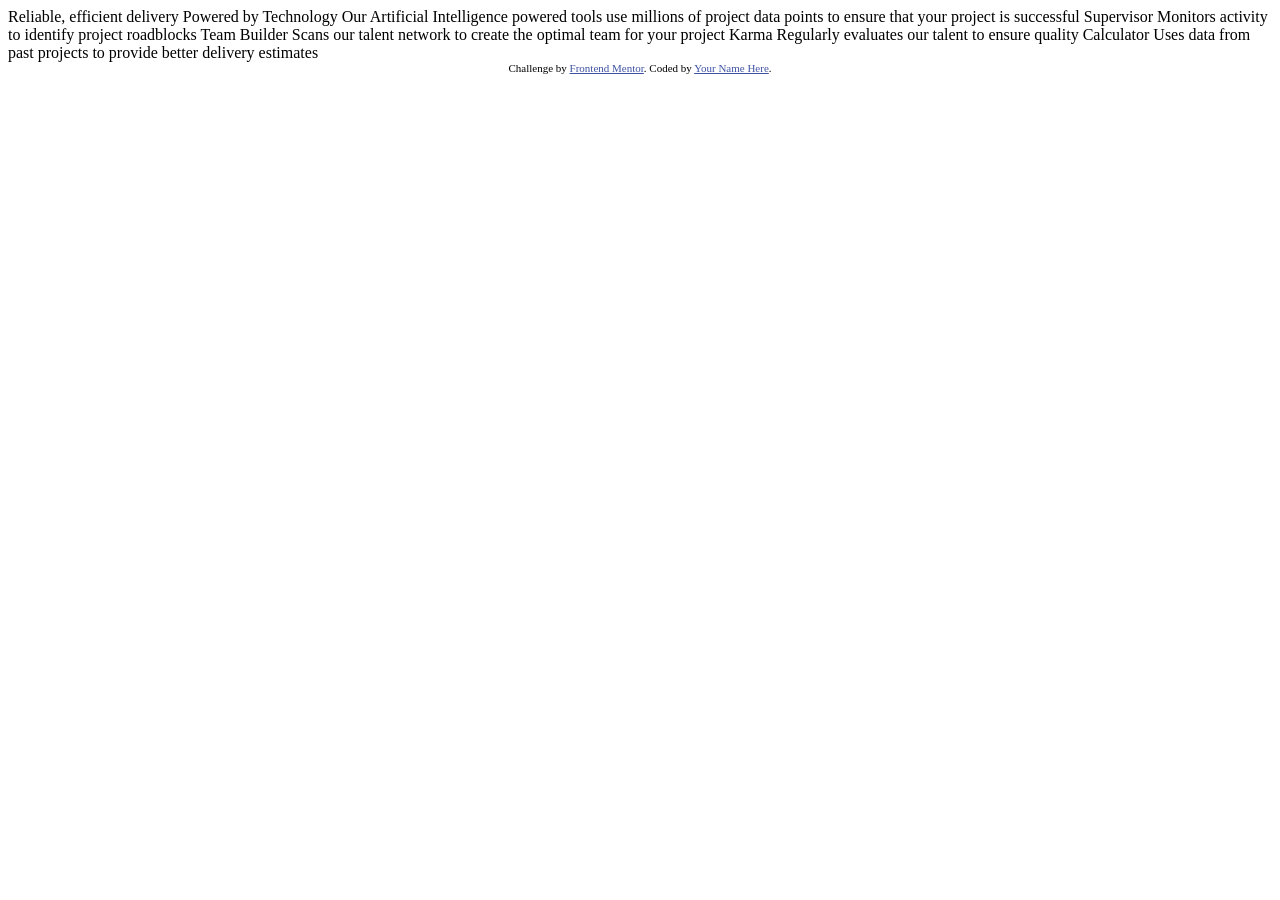
==== four-card-feature-section/index.html @ 4afa47cc "feat: add project files" ====
<!DOCTYPE html>
<html lang="en">
<head>
  <meta charset="UTF-8">
  <meta name="viewport" content="width=device-width, initial-scale=1.0"> <!-- displays site properly based on user's device -->

  <link rel="icon" type="image/png" sizes="32x32" href="./images/favicon-32x32.png">
  
  <title>Frontend Mentor | Four card feature section</title>

  <!-- Feel free to remove these styles or customise in your own stylesheet 👍 -->
  <style>
    .attribution { font-size: 0.6875rem; text-align: center; }
    .attribution a { color: hsl(228, 45%, 44%); }
  </style>
</head>
<body>
  
  Reliable, efficient delivery
  Powered by Technology

  Our Artificial Intelligence powered tools use millions of project data points 
  to ensure that your project is successful

  Supervisor
  Monitors activity to identify project roadblocks

  Team Builder
  Scans our talent network to create the optimal team for your project

  Karma
  Regularly evaluates our talent to ensure quality

  Calculator
  Uses data from past projects to provide better delivery estimates

  
      <footer class="attribution">
      Challenge by <a href="https://www.frontendmentor.io?ref=challenge">Frontend Mentor</a>. 
      Coded by <a href="#">Your Name Here</a>.
    </footer>
</body>
</html>
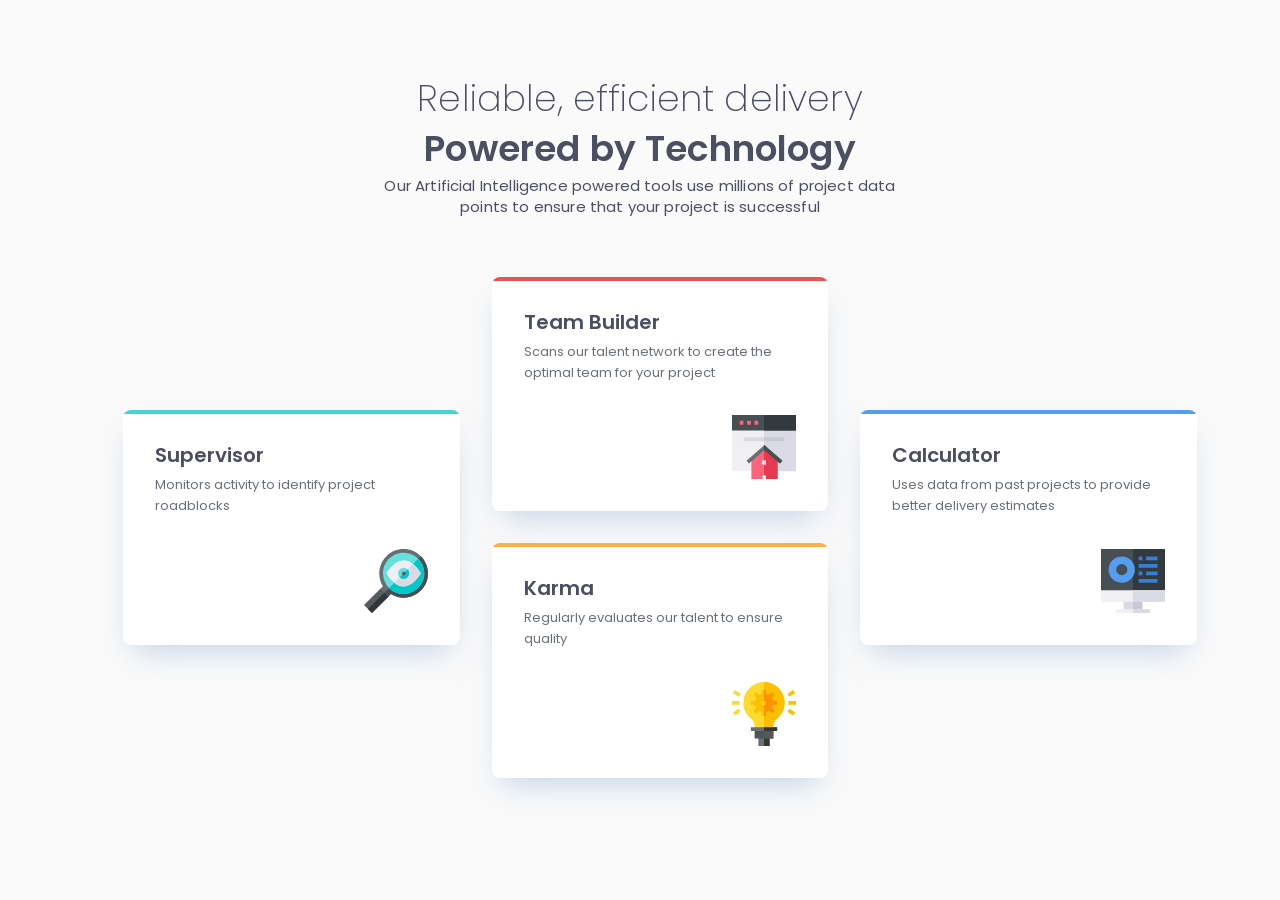
==== commit 84a25642: "four card feature finish" ====
--- a/four-card-feature-section/index.html
+++ b/four-card-feature-section/index.html
@@ -1,43 +1,51 @@
-<!DOCTYPE html>
+<!doctype html>
 <html lang="en">
-<head>
-  <meta charset="UTF-8">
-  <meta name="viewport" content="width=device-width, initial-scale=1.0"> <!-- displays site properly based on user's device -->
+  <head>
+    <meta charset="UTF-8" />
+    <meta name="viewport" content="width=device-width, initial-scale=1.0" />
+    <!-- displays site properly based on user's device -->
 
-  <link rel="icon" type="image/png" sizes="32x32" href="./images/favicon-32x32.png">
-  
-  <title>Frontend Mentor | Four card feature section</title>
+    <link rel="icon" type="image/png" sizes="32x32" href="./images/favicon-32x32.png" />
 
-  <!-- Feel free to remove these styles or customise in your own stylesheet 👍 -->
-  <style>
-    .attribution { font-size: 0.6875rem; text-align: center; }
-    .attribution a { color: hsl(228, 45%, 44%); }
-  </style>
-</head>
-<body>
-  
-  Reliable, efficient delivery
-  Powered by Technology
+    <title>Frontend Mentor | Four card feature section</title>
 
-  Our Artificial Intelligence powered tools use millions of project data points 
-  to ensure that your project is successful
+    <link rel="stylesheet" href="style.css" />
+  </head>
+  <body>
+    <main class="main">
+      <header class="header">
+        <h1 class="header__title">Reliable, efficient delivery <span class="header__title-accent">Powered by Technology</span></h1>
+        <p class="header__text">Our Artificial Intelligence powered tools use millions of project data points to ensure that your project is successful</p>
+      </header>
+      <ul class="cards" role="list">
+        <!-- Карточка: Supervisor (Cyan) -->
+        <li class="card supervisor">
+          <h2 class="card__title">Supervisor</h2>
+          <p class="card__text">Monitors activity to identify project roadblocks</p>
+          <img src="images/icon-supervisor.svg" alt="" height="64" width="64" class="card__icon" />
+        </li>
 
-  Supervisor
-  Monitors activity to identify project roadblocks
+        <!-- Карточка: Team Builder (Red) -->
+        <li class="card team-builder">
+          <h2 class="card__title">Team Builder</h2>
+          <p class="card__text">Scans our talent network to create the optimal team for your project</p>
+          <img src="images/icon-team-builder.svg" alt="" height="64" width="64" class="card__icon" />
+        </li>
 
-  Team Builder
-  Scans our talent network to create the optimal team for your project
+        <!-- Карточка: Karma (Orange) -->
+        <li class="card karma">
+          <h2 class="card__title">Karma</h2>
+          <p class="card__text">Regularly evaluates our talent to ensure quality</p>
+          <img src="images/icon-karma.svg" alt="" height="64" width="64" class="card__icon" />
+        </li>
 
-  Karma
-  Regularly evaluates our talent to ensure quality
-
-  Calculator
-  Uses data from past projects to provide better delivery estimates
-
-  
-      <footer class="attribution">
-      Challenge by <a href="https://www.frontendmentor.io?ref=challenge">Frontend Mentor</a>. 
-      Coded by <a href="#">Your Name Here</a>.
-    </footer>
-</body>
-</html>+        <!-- Карточка: Calculator (Blue) -->
+        <li class="card calculator">
+          <h2 class="card__title">Calculator</h2>
+          <p class="card__text">Uses data from past projects to provide better delivery estimates</p>
+          <img src="images/icon-calculator.svg" alt="" height="64" width="64" class="card__icon" />
+        </li>
+      </ul>
+    </main>
+  </body>
+</html>
--- a/four-card-feature-section/style.css
+++ b/four-card-feature-section/style.css
@@ -0,0 +1,241 @@
+/* poppins-200 - latin */
+@font-face {
+  font-display: swap; /* Check https://developer.mozilla.org/en-US/docs/Web/CSS/@font-face/font-display for other options. */
+  font-family: "Poppins";
+  font-style: normal;
+  font-weight: 200;
+  src: url("fonts/poppins-v24-latin-200.woff2") format("woff2"); /* Chrome 36+, Opera 23+, Firefox 39+, Safari 12+, iOS 10+ */
+}
+/* poppins-regular - latin */
+@font-face {
+  font-display: swap; /* Check https://developer.mozilla.org/en-US/docs/Web/CSS/@font-face/font-display for other options. */
+  font-family: "Poppins";
+  font-style: normal;
+  font-weight: 400;
+  src: url("fonts/poppins-v24-latin-regular.woff2") format("woff2"); /* Chrome 36+, Opera 23+, Firefox 39+, Safari 12+, iOS 10+ */
+}
+/* poppins-600 - latin */
+@font-face {
+  font-display: swap; /* Check https://developer.mozilla.org/en-US/docs/Web/CSS/@font-face/font-display for other options. */
+  font-family: "Poppins";
+  font-style: normal;
+  font-weight: 600;
+  src: url("fonts/poppins-v24-latin-600.woff2") format("woff2"); /* Chrome 36+, Opera 23+, Firefox 39+, Safari 12+, iOS 10+ */
+}
+
+:root {
+  --color-white: hsl(0, 0%, 100%);
+  --color-grey-500: hsl(234, 12%, 34%);
+  --color-grey-400: hsl(212, 6%, 44%);
+  --color-red: hsl(0, 78%, 62%);
+  --color-cyan: hsl(180, 62%, 55%);
+  --color-blue: hsl(212, 86%, 64%);
+  --color-orange: hsl(34, 97%, 64%);
+  --color-bg: hsla(0, 0%, 98%, 1);
+
+  --font-base: "Poppins", system-ui, sans-serif;
+  --spacing-1000: 80px;
+  --spacing-925: 74px;
+  --spacing-750: 60px;
+  --spacing-700: 56px;
+  --spacing-500: 40px;
+  --spacing-400: 32px;
+  --spacing-375: 30px;
+  --spacing-300: 24px;
+  --spacing-200: 16px;
+  --spacing-100: 8px;
+  --spacing-75: 6px;
+
+  --shadow-card: 0 15px 30px -11px rgba(131, 166, 210, 0.5);
+}
+
+*,
+*::after,
+*::before {
+  box-sizing: border-box;
+}
+
+body,
+h1,
+p,
+h2 {
+  margin: 0;
+}
+
+body {
+  display: flex;
+  flex-direction: column;
+  align-items: center;
+  padding-inline: var(--spacing-375);
+
+  background-color: var(--color-bg);
+
+  font-family: var(--font-base);
+}
+
+.main {
+  margin-block-start: var(--spacing-750);
+  margin-block-end: var(--spacing-500);
+}
+
+.header {
+  max-inline-size: 33.75rem; /* 540px */
+  margin-inline: auto;
+  color: var(--color-grey-500);
+  text-align: center;
+  line-height: 1.4;
+  letter-spacing: 0.01em;
+}
+
+.header__title {
+  font-size: 1.5rem;
+  font-weight: 200;
+}
+
+.header__title-accent {
+  display: block;
+  font-weight: 600;
+}
+
+.header__text {
+  font-size: 0.9375rem;
+}
+
+/* Общие стили для всех карточек */
+.card {
+  background: var(--color-white);
+  padding: var(--spacing-400);
+  border-radius: 8px;
+  box-shadow: var(--shadow-card);
+  position: relative;
+  display: flex;
+  flex-direction: column;
+  overflow: hidden; /* Чтобы скругления скрывали острые углы цветной полосы */
+}
+
+/* Верхние цветные линии (border-top) через псевдоэлементы */
+.card::before {
+  content: "";
+  position: absolute;
+  inset-inline: 0;
+  inset-block-start: 0;
+  height: 4px;
+}
+
+/* Кастомные цвета для каждой карточки */
+.supervisor::before {
+  background-color: var(--color-cyan);
+}
+.team-builder::before {
+  background-color: var(--color-red);
+}
+.karma::before {
+  background-color: var(--color-orange);
+}
+.calculator::before {
+  background-color: var(--color-blue);
+}
+
+/* Текстовые стили внутри карточек */
+
+.card__title {
+  color: var(--color-grey-500);
+  font-size: 1.25rem;
+  font-weight: 600;
+  line-height: 1.35;
+}
+
+.card__text {
+  color: var(--color-grey-400);
+  font-size: 0.8125rem;
+  font-weight: 400;
+  line-height: 1.6;
+  margin-block-start: var(--spacing-75);
+}
+
+/* Выравнивание иконки в правый нижний угол */
+.card__icon {
+  align-self: flex-end;
+  margin-block-start: var(--spacing-400);
+  max-inline-size: 100%;
+  height: auto;
+}
+
+.cards {
+  display: grid;
+  gap: var(--spacing-400); /* Отступы между карточками во всех режимах */
+  width: 100%;
+  max-inline-size: 1114px; /* Ограничение ширины под десктопный макет */
+  margin-block-start: var(--spacing-750);
+  /* СЕТКА ДЛЯ МОБИЛЬНЫХ УСТРОЙСТВ (DEFAULT) */
+  grid-template-areas:
+    "supervisor"
+    "teambuilder"
+    "karma"
+    "calculator";
+}
+
+/* Привязка к областям */
+.supervisor {
+  grid-area: supervisor;
+}
+
+.team-builder {
+  grid-area: teambuilder;
+}
+
+.karma {
+  grid-area: karma;
+}
+
+.calculator {
+  grid-area: calculator;
+}
+
+/* СЕТКА ДЛЯ TABLET  */
+
+@media (min-width: 600px) {
+  .main {
+    margin-block-start: var(--spacing-925);
+  }
+
+  .header__title {
+    font-size: 2.25rem;
+    font-weight: 200;
+  }
+}
+
+@media (min-width: 600px) and (max-width: 1024px) {
+  .cards {
+    /* Создаем 4 виртуальные колонки для реализации смещения */
+    grid-template-columns: repeat(4, 1fr);
+    grid-template-areas:
+      ". teambuilder teambuilder ."
+      "supervisor supervisor karma karma"
+      ". calculator calculator .";
+  }
+}
+
+/* СЕТКА ДЛЯ DESKTOP  */
+@media (min-width: 1025px) {
+  .cards {
+    grid-template-columns: repeat(3, 1fr);
+
+    /* 
+       Двухрядная сетка:
+       - Левая колонка (оба ряда) занята Supervisor
+       - Правая колонка (оба ряда) занята Calculator
+       - По центру сверху Team Builder, снизу Karma
+    */
+    grid-template-areas:
+      "supervisor teambuilder calculator"
+      "supervisor karma calculator";
+
+    /* 
+       align-items: center центрирует элементы по вертикали внутри их ячеек.
+       Поскольку Supervisor и Calculator растянуты на 2 ряда, они встанут 
+       ровно по центру относительно высоты двух центральных карточек.
+    */
+    align-items: center;
+  }
+}
